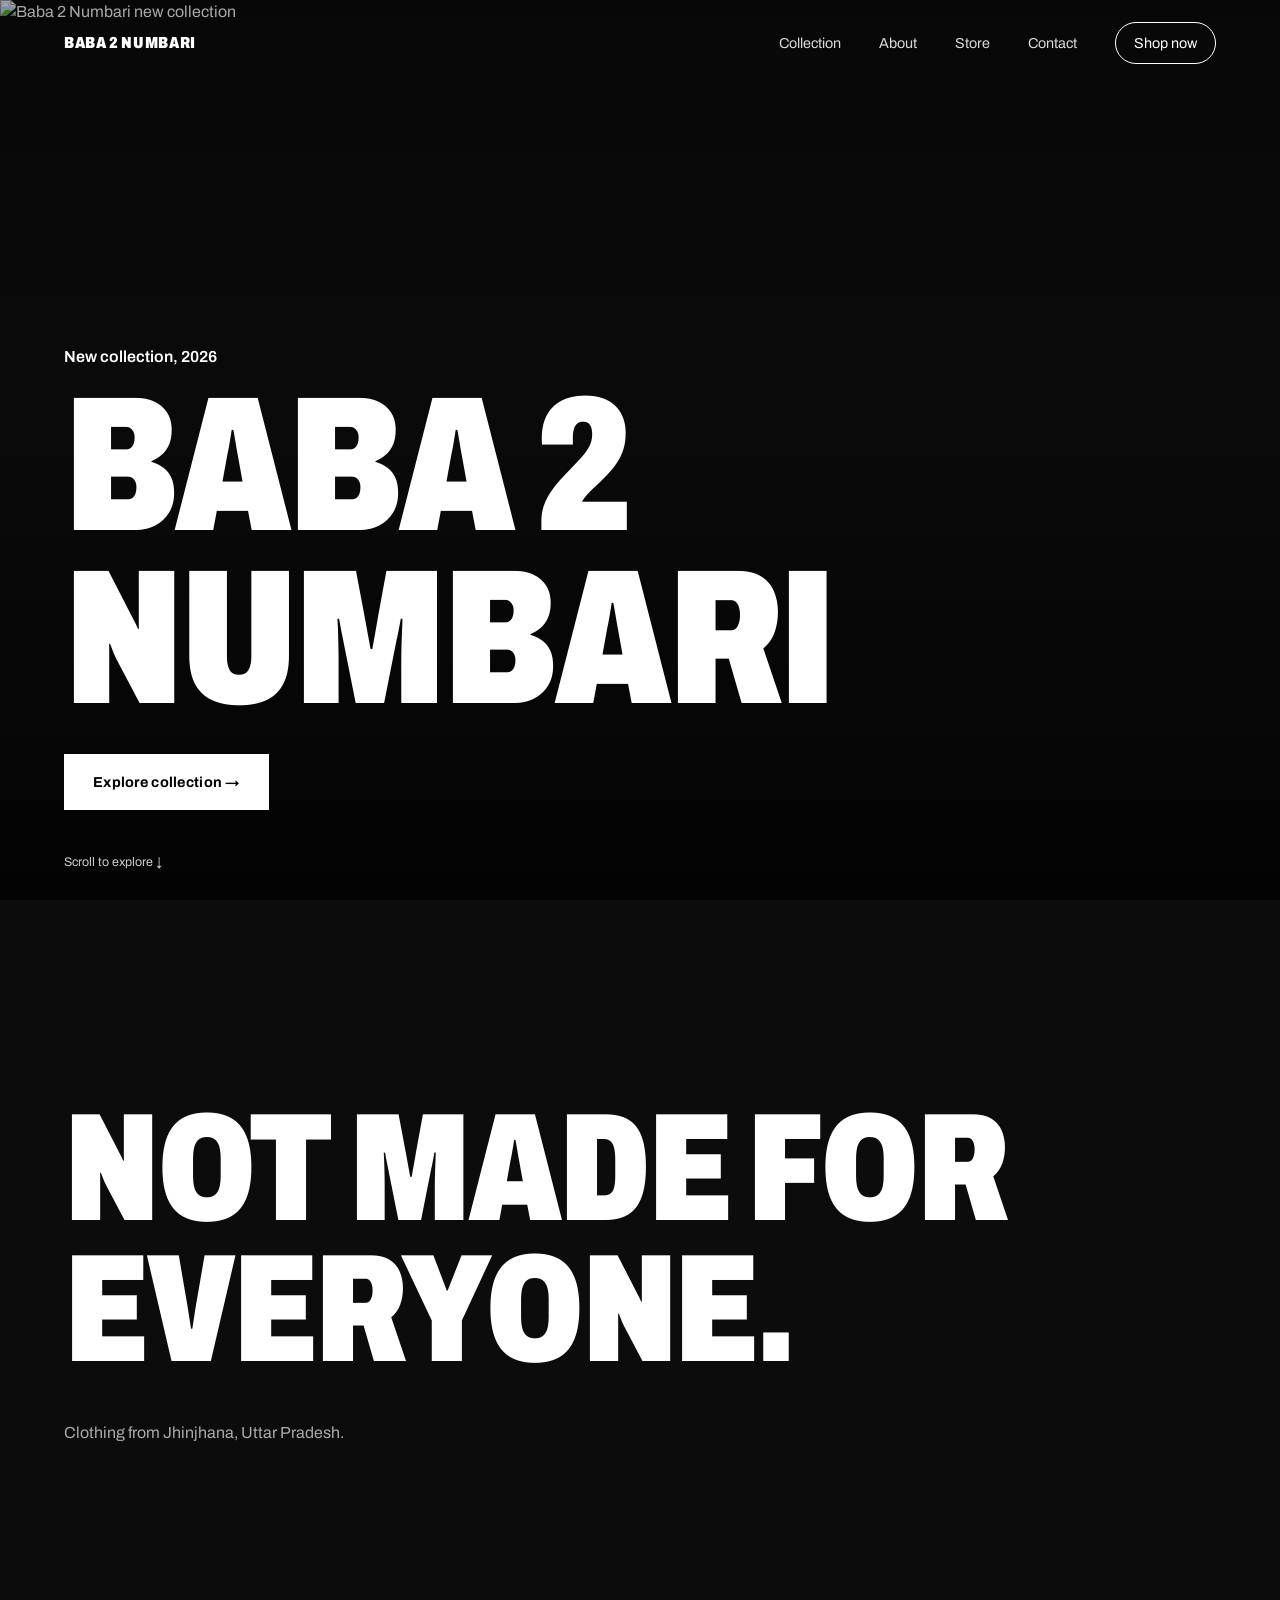
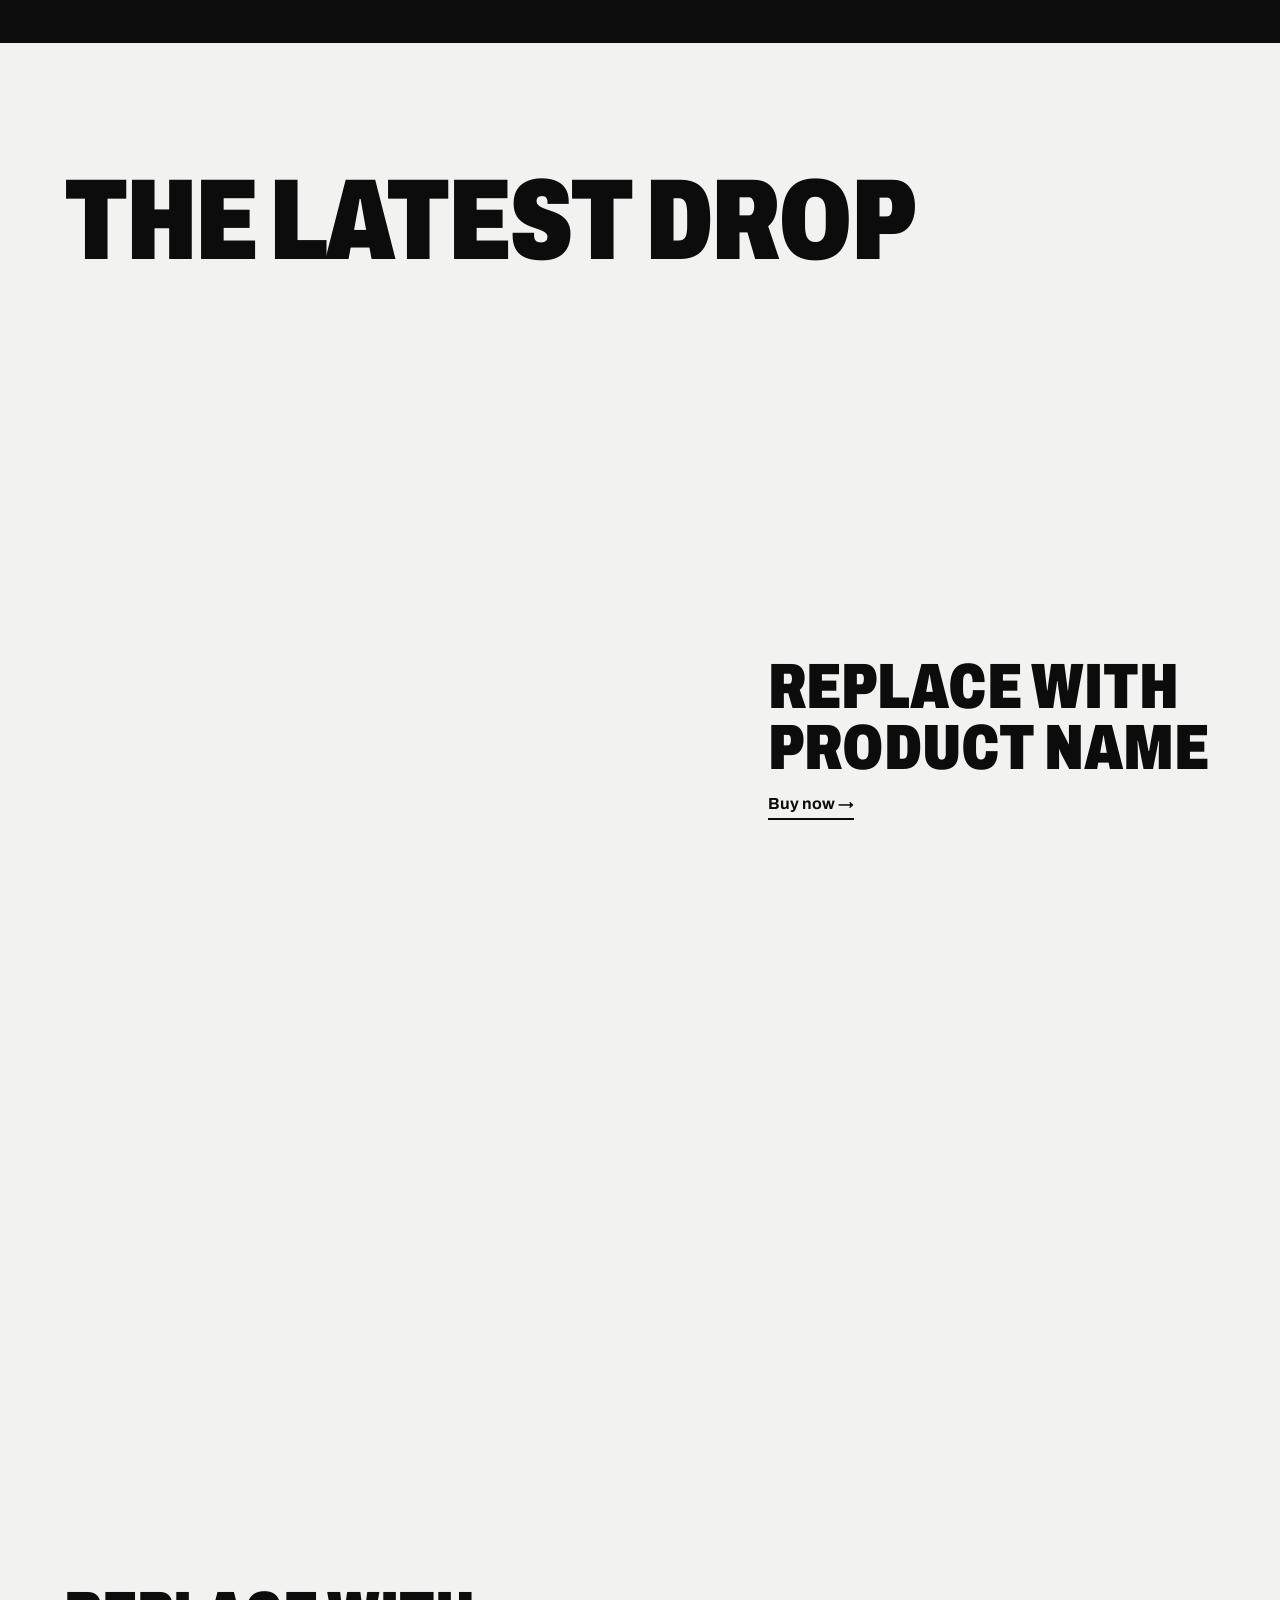
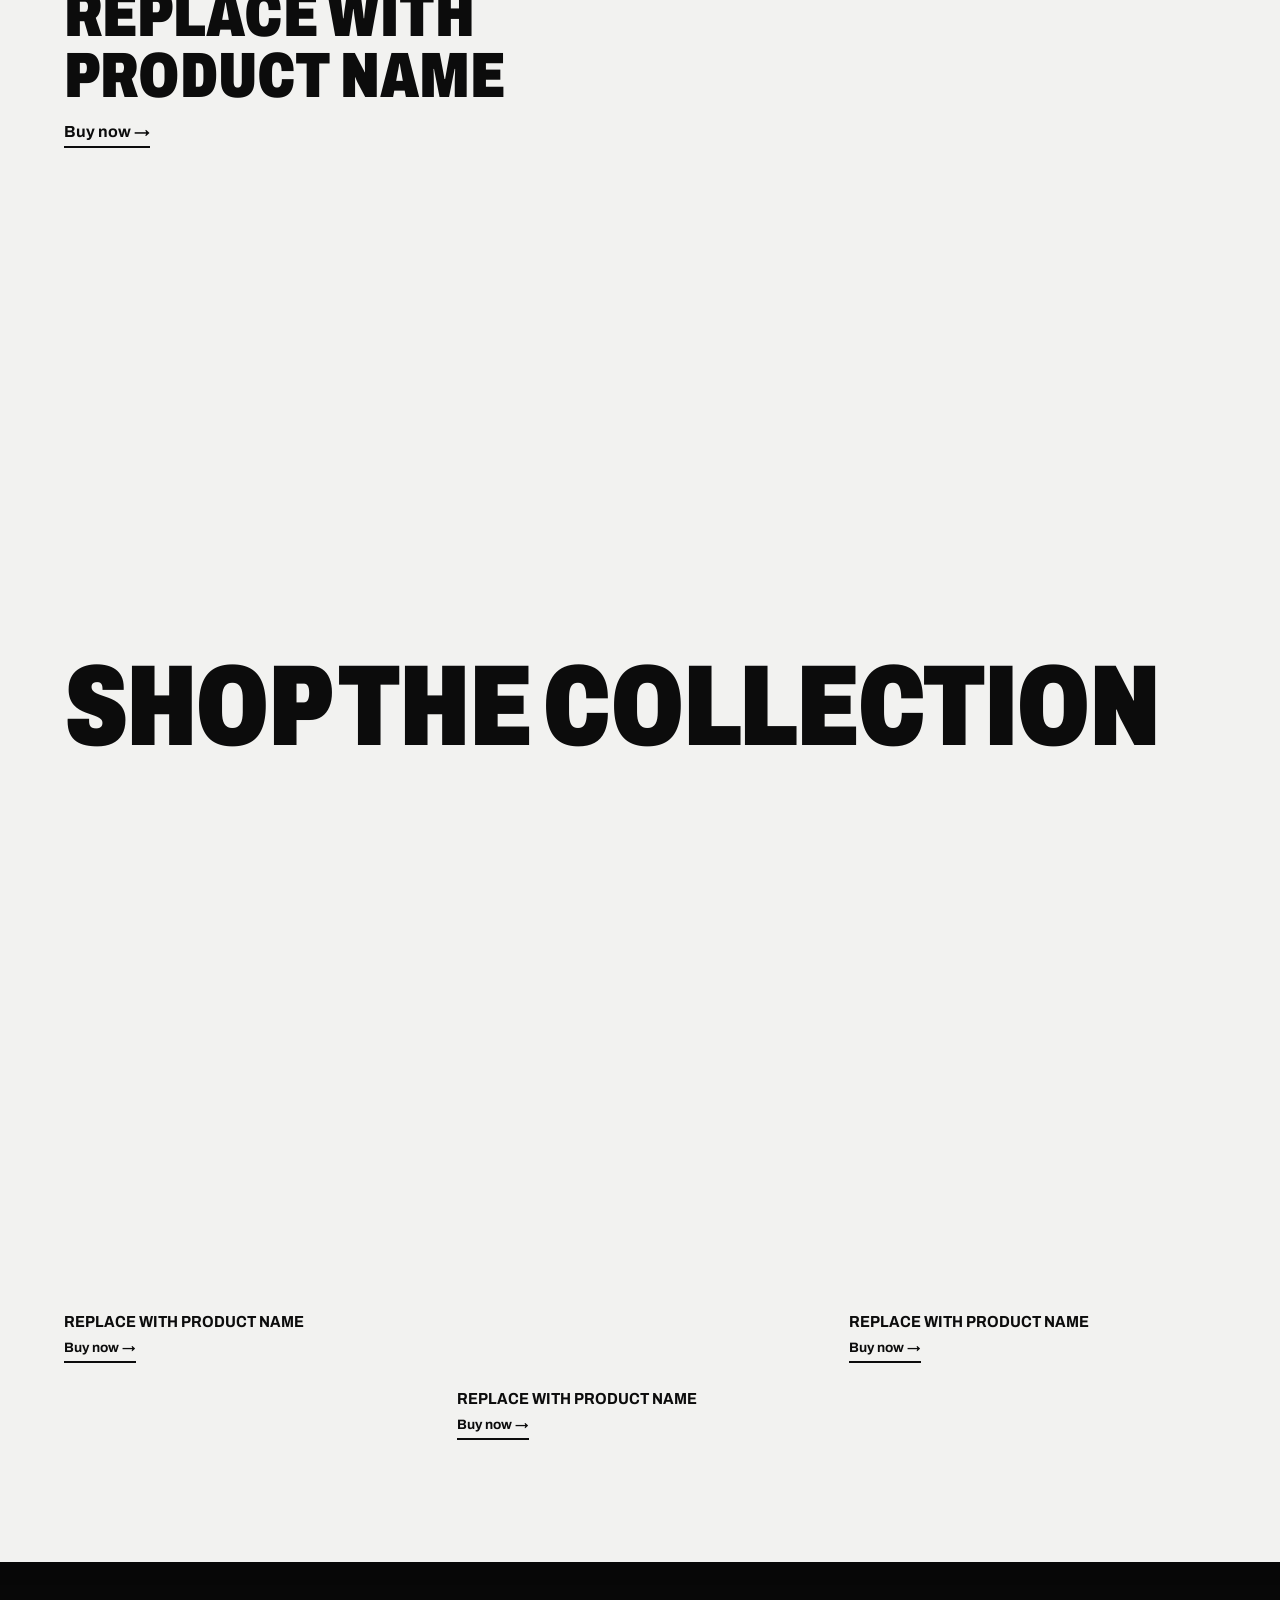
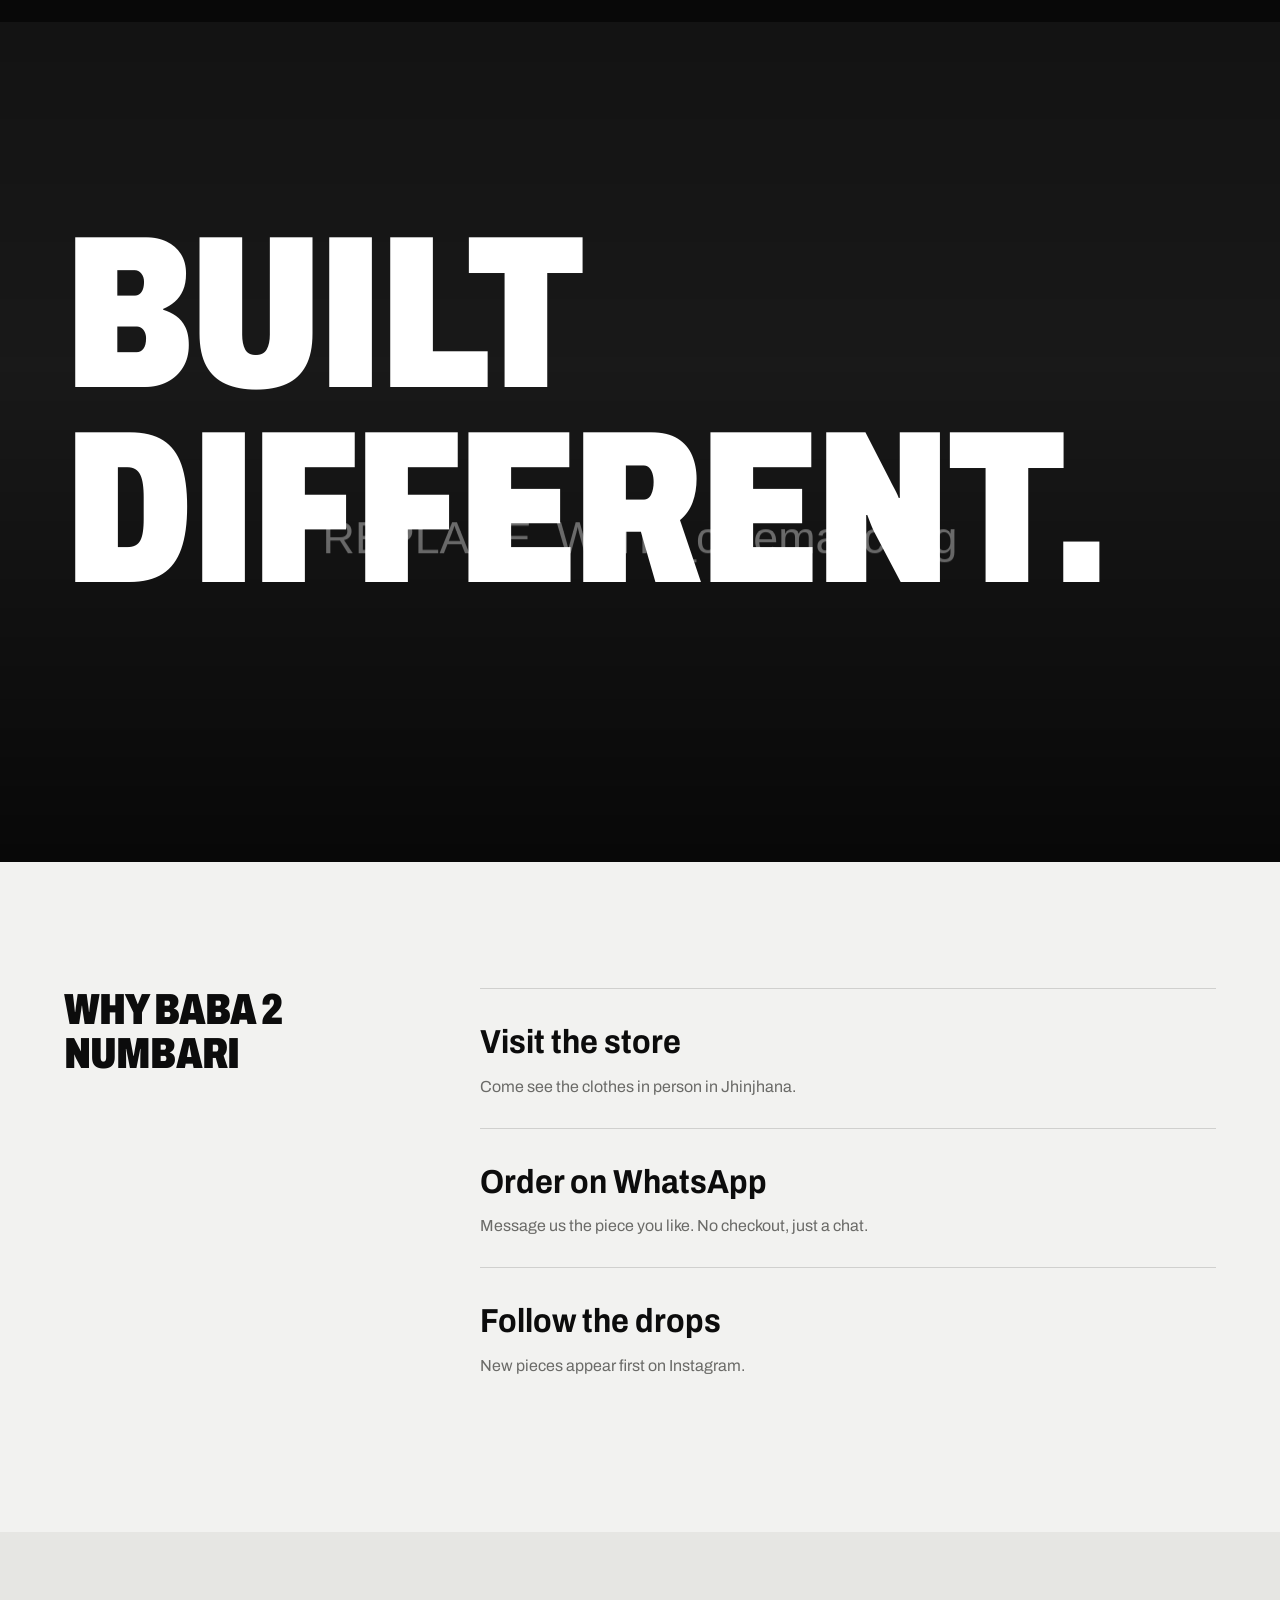
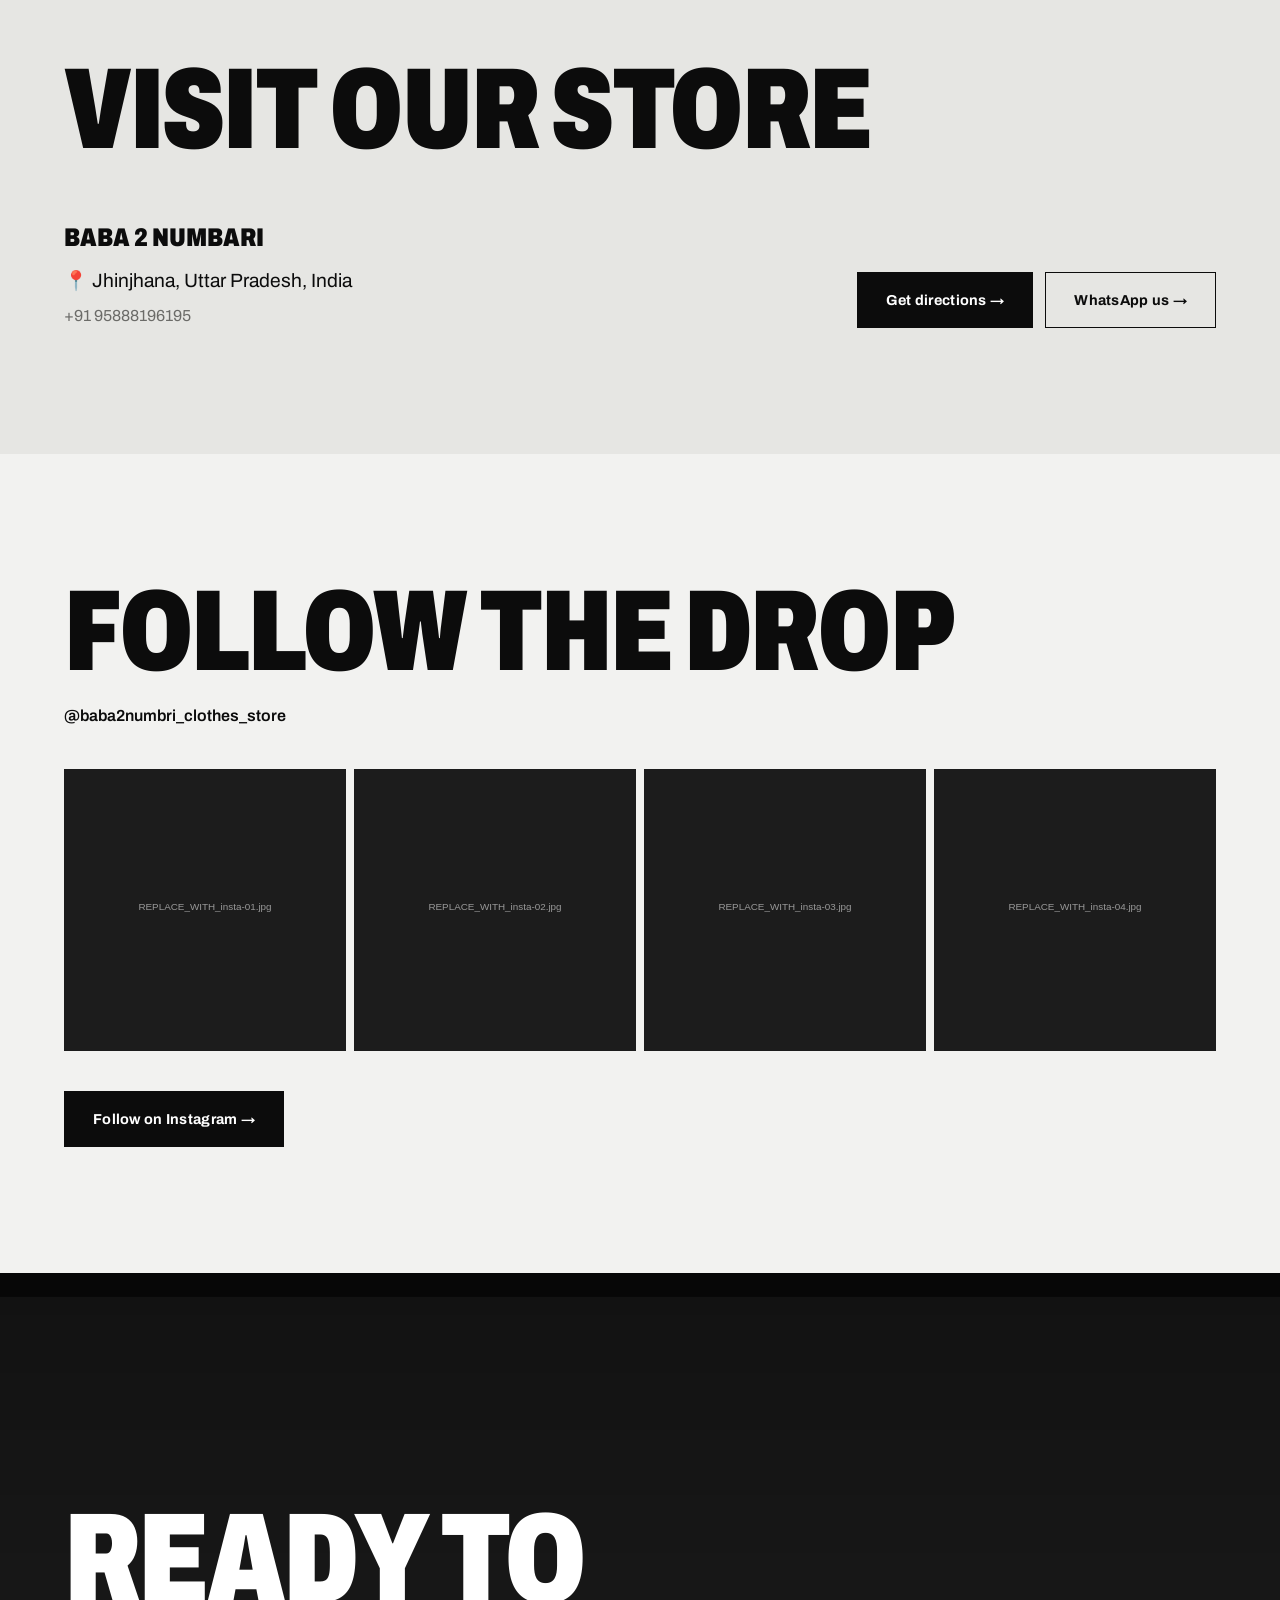
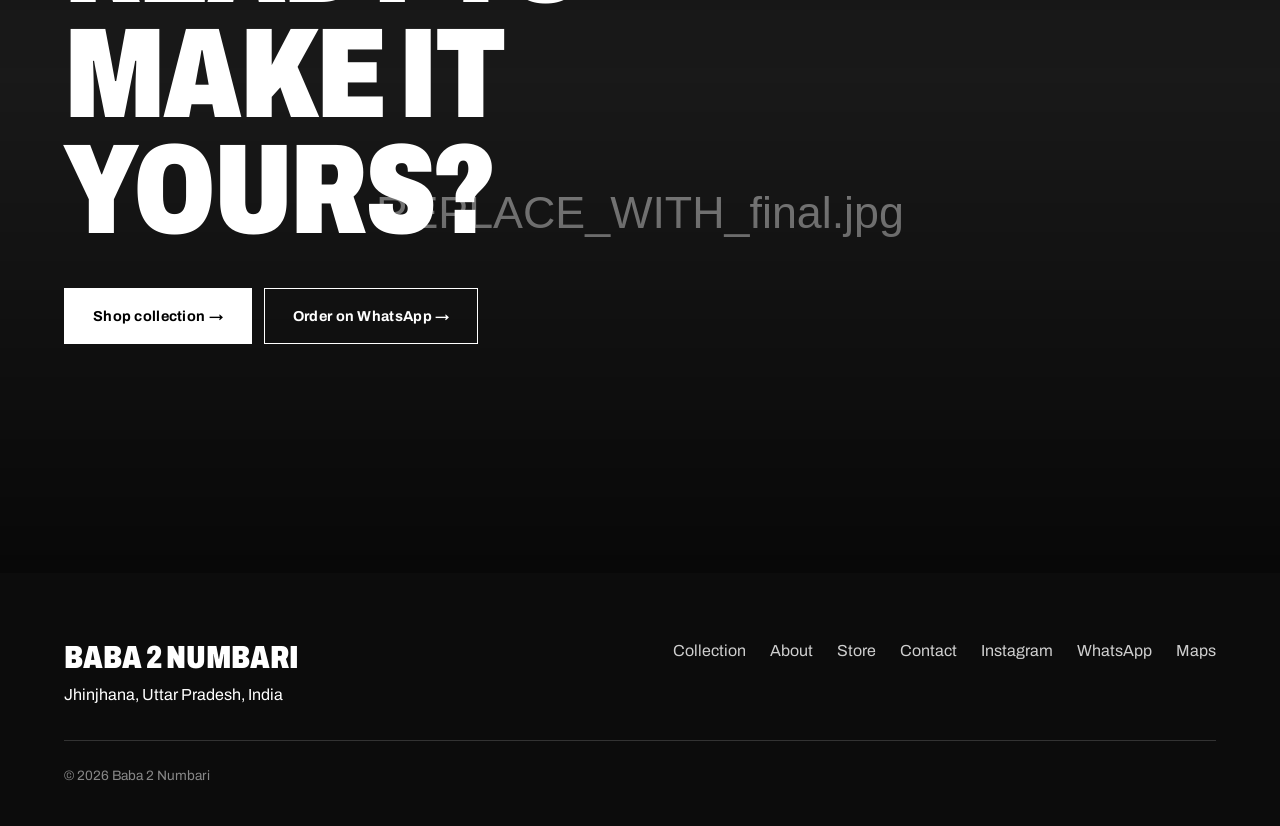
==== index.html @ 17d654f4 "Add files via upload" ====
<!DOCTYPE html>
<html lang="en">
<head>
<meta charset="utf-8">
<meta name="viewport" content="width=device-width, initial-scale=1, viewport-fit=cover">
<title>Baba 2 Numbari | Premium Fashion Store</title>
<meta name="description" content="Baba 2 Numbari is a clothing store in Jhinjhana, Uttar Pradesh. Browse the collection and order on WhatsApp.">
<meta property="og:title" content="Baba 2 Numbari | Premium Fashion Store">
<meta property="og:description" content="Clothing store in Jhinjhana, Uttar Pradesh. Browse the collection and order on WhatsApp.">
<meta property="og:type" content="website">
<meta property="og:image" content="assets/hero/hero.jpg">
<meta name="theme-color" content="#0c0c0c">
<link rel="icon" href="assets/icons/favicon.svg" type="image/svg+xml">
<link rel="preconnect" href="https://fonts.googleapis.com">
<link rel="preconnect" href="https://fonts.gstatic.com" crossorigin>
<link href="https://fonts.googleapis.com/css2?family=Archivo:wdth,wght@62..125,300..900&display=swap" rel="stylesheet">
<link rel="stylesheet" href="style.css">
</head>
<body>
<a class="skip" href="#collection">Skip to collection</a>

<header class="nav" id="nav">
  <a class="brand" href="#top">BABA 2 NUMBARI</a>
  <button class="burger" id="burger" aria-label="Open menu" aria-expanded="false" aria-controls="menu"><span></span><span></span></button>
  <nav class="menu" id="menu" aria-label="Main">
    <a href="#collection">Collection</a>
    <a href="#about">About</a>
    <a href="#store">Store</a>
    <a href="#contact">Contact</a>
    <a class="pill" data-link="wa" target="_blank" rel="noopener">Shop now</a>
  </nav>
</header>

<main id="top">
  <section class="hero" aria-label="Introduction">
    <div class="hero-img"><img src="assets/hero/hero.jpg" alt="Baba 2 Numbari new collection" data-parallax fetchpriority="high"></div>
    <div class="hero-copy">
      <p class="hero-kicker">New collection, 2026</p>
      <h1>BABA 2<br>NUMBARI</h1>
      <a class="btn light" href="#collection">Explore collection →</a>
    </div>
    <a class="scroll-cue" href="#about">Scroll to explore ↓</a>
  </section>

  <section class="statement" id="about">
    <p class="words" id="words">Not made for everyone.</p>
    <p class="sub">Clothing from Jhinjhana, Uttar Pradesh.</p>
  </section>

  <section class="drop" aria-labelledby="drop-h">
    <h2 id="drop-h" class="big reveal">THE LATEST DROP</h2>
    <div id="drop"></div>
  </section>

  <section class="shop" id="collection" aria-labelledby="shop-h">
    <h2 id="shop-h" class="big reveal">SHOP THE COLLECTION</h2>
    <div class="grid" id="grid"></div>
  </section>

  <section class="cine" aria-label="Campaign">
    <img src="assets/brand/cinematic.jpg" alt="Baba 2 Numbari campaign" loading="lazy" data-parallax>
    <h2 class="cine-h">BUILT<br>DIFFERENT.</h2>
  </section>

  <section class="why" aria-labelledby="why-h">
    <h2 id="why-h" class="why-h reveal">Why Baba 2 Numbari</h2>
    <div class="why-list">
      <div class="reveal"><h3>Visit the store</h3><p>Come see the clothes in person in Jhinjhana.</p></div>
      <div class="reveal"><h3>Order on WhatsApp</h3><p>Message us the piece you like. No checkout, just a chat.</p></div>
      <div class="reveal"><h3>Follow the drops</h3><p>New pieces appear first on Instagram.</p></div>
    </div>
  </section>

  <section class="store" id="store" aria-labelledby="store-h">
    <h2 id="store-h" class="big reveal">VISIT OUR STORE</h2>
    <div class="store-row reveal">
      <div>
        <p class="store-name">BABA 2 NUMBARI</p>
        <p class="loc" data-text="location">📍 </p>
        <p class="muted" data-text="phone"></p>
      </div>
      <div class="btns">
        <a class="btn dark" data-link="maps" target="_blank" rel="noopener">Get directions →</a>
        <a class="btn ghost" data-link="wa" target="_blank" rel="noopener">WhatsApp us →</a>
      </div>
    </div>
  </section>

  <section class="insta" aria-labelledby="ig-h">
    <h2 id="ig-h" class="big reveal">FOLLOW THE DROP</h2>
    <p class="handle" data-text="ig"></p>
    <div class="ig-grid" id="ig-grid"></div>
    <a class="btn dark" data-link="ig" target="_blank" rel="noopener">Follow on Instagram →</a>
  </section>

  <section class="final" id="contact" aria-labelledby="final-h">
    <img src="assets/brand/final.jpg" alt="" loading="lazy" data-parallax>
    <div class="final-copy">
      <h2 id="final-h">READY TO MAKE IT YOURS?</h2>
      <div class="btns">
        <a class="btn light" href="#collection">Shop collection →</a>
        <a class="btn ghost-l" data-link="wa" target="_blank" rel="noopener">Order on WhatsApp →</a>
      </div>
    </div>
  </section>
</main>

<footer class="foot">
  <div>
    <p class="foot-brand">BABA 2 NUMBARI</p>
    <p data-text="location"></p>
  </div>
  <nav aria-label="Footer">
    <a href="#collection">Collection</a><a href="#about">About</a><a href="#store">Store</a><a href="#contact">Contact</a>
    <a data-link="ig" target="_blank" rel="noopener">Instagram</a>
    <a data-link="wa" target="_blank" rel="noopener">WhatsApp</a>
    <a data-link="maps" target="_blank" rel="noopener">Maps</a>
  </nav>
  <p class="copy">© 2026 Baba 2 Numbari</p>
</footer>

<a class="wa-float" data-link="wa" target="_blank" rel="noopener" aria-label="Chat on WhatsApp">Chat on WhatsApp</a>

<div class="modal" id="modal" role="dialog" aria-modal="true" aria-labelledby="m-name" hidden>
  <div class="m-back" data-close></div>
  <div class="m-panel">
    <button class="m-x" data-close aria-label="Close">✕</button>
    <div class="m-media"><img id="m-img" alt=""><div class="m-thumbs" id="m-thumbs"></div></div>
    <div class="m-info">
      <p class="muted" id="m-cat"></p>
      <h3 id="m-name"></h3>
      <p class="m-price" id="m-price"></p>
      <p id="m-desc"></p>
      <div id="m-sizes" class="opts"></div>
      <div id="m-colors" class="opts"></div>
      <a class="btn dark" id="m-buy" target="_blank" rel="noopener">Buy now →</a>
      <p class="note">This opens WhatsApp with your message ready. Press Send to place your enquiry.</p>
    </div>
  </div>
</div>
<script src="script.js"></script>
</body>
</html>
---- style.css ----
:root{--ink:#0c0c0c;--paper:#f2f2f0;--char:#2a2a2a;--mute:#6b6b68;--line:rgba(0,0,0,.14);--pad:clamp(20px,5vw,72px);--ease:cubic-bezier(.2,.7,.2,1)}
*{box-sizing:border-box;margin:0;padding:0}
html{scroll-behavior:smooth;scroll-padding-top:70px;-webkit-text-size-adjust:100%}
body{font-family:'Archivo',system-ui,-apple-system,'Segoe UI',Roboto,sans-serif;background:var(--paper);color:var(--ink);line-height:1.55;overflow-x:hidden}
img{display:block;max-width:100%}
a{color:inherit;text-decoration:none}
button{font:inherit;color:inherit;background:none;border:0;cursor:pointer}
:focus-visible{outline:2px solid currentColor;outline-offset:3px}
.skip{position:absolute;left:-999px;top:8px;background:#fff;color:#000;padding:8px 12px;z-index:100}.skip:focus{left:8px}
.muted{color:var(--mute)}

/* type */
h1,h2,.big{font-weight:900;font-stretch:75%;text-transform:uppercase;line-height:.9;letter-spacing:-.02em}
.big{font-size:clamp(2.6rem,9vw,8rem);padding:0 var(--pad)}
h3{font-weight:700;font-stretch:90%}

/* nav */
.nav{position:fixed;inset:0 0 auto 0;z-index:50;display:flex;justify-content:space-between;align-items:center;padding:calc(env(safe-area-inset-top,0px) + 22px) var(--pad) 22px;color:#fff;transition:padding .4s var(--ease),background .4s,color .4s}
.nav.small{padding-top:calc(env(safe-area-inset-top,0px) + 12px);padding-bottom:12px;background:rgba(12,12,12,.78);-webkit-backdrop-filter:blur(10px);backdrop-filter:blur(10px)}
.brand{font-weight:900;font-stretch:80%;letter-spacing:.04em}
.menu{display:flex;gap:clamp(18px,3vw,38px);align-items:center;font-size:.9rem}
.menu a{opacity:.85;transition:opacity .2s}.menu a:hover{opacity:1}
.pill{border:1px solid currentColor;padding:9px 18px;border-radius:99px;opacity:1!important}
.pill:hover{background:#fff;color:#000}
.burger{display:none;width:44px;height:44px;position:relative}
.burger span{position:absolute;left:10px;right:10px;height:2px;background:#fff;transition:transform .4s var(--ease)}
.burger span:first-child{top:18px}.burger span:last-child{top:26px}
.burger[aria-expanded=true] span:first-child{transform:translateY(4px) rotate(45deg)}
.burger[aria-expanded=true] span:last-child{transform:translateY(-4px) rotate(-45deg)}

/* buttons */
.btn{display:inline-block;padding:16px 28px;font-weight:700;font-size:.9rem;letter-spacing:.02em;border:1px solid transparent;transition:background .3s,color .3s,transform .3s var(--ease);min-height:48px}
.btn.light{background:#fff;color:#000}.btn.light:hover{background:#000;color:#fff;border-color:#fff}
.btn.dark{background:var(--ink);color:#fff}.btn.dark:hover{background:transparent;color:var(--ink);border-color:var(--ink)}
.btn.ghost{border-color:var(--ink)}.btn.ghost:hover{background:var(--ink);color:#fff}
.btn.ghost-l{border-color:#fff;color:#fff}.btn.ghost-l:hover{background:#fff;color:#000}
.btns{display:flex;gap:12px;flex-wrap:wrap}

/* hero: one orchestrated entrance */
.hero{position:relative;height:100vh;height:100svh;min-height:560px;color:#fff;background:var(--ink);overflow:hidden;display:flex;align-items:flex-end}
.hero-img,.cine,.final{overflow:hidden}
.hero-img{position:absolute;inset:0;clip-path:inset(0 0 100% 0);animation:wipe 1.2s var(--ease) .1s forwards}
.hero-img img,.cine img,.final img{width:100%;height:118%;object-fit:cover;will-change:transform}
.hero-img::after,.cine::after,.final::after{content:"";position:absolute;inset:0;background:linear-gradient(to top,rgba(0,0,0,.7),rgba(0,0,0,.1) 55%,rgba(0,0,0,.35));pointer-events:none}
.hero-copy{position:relative;z-index:2;padding:0 var(--pad) 90px;opacity:0;transform:translateY(30px);animation:rise 1s var(--ease) .8s forwards}
.hero h1{font-size:clamp(3.6rem,15vw,15rem);margin:10px 0 28px}
.hero-kicker{font-weight:600}
.scroll-cue{position:absolute;z-index:2;left:var(--pad);bottom:28px;font-size:.78rem;opacity:.8;animation:nudge 2.4s ease-in-out infinite}
@keyframes wipe{to{clip-path:inset(0)}}
@keyframes rise{to{opacity:1;transform:none}}
@keyframes nudge{50%{transform:translateY(5px)}}

/* statement: words brighten with scroll */
.statement{background:var(--ink);color:#fff;padding:clamp(120px,22vh,260px) var(--pad)}
.words{font-weight:900;font-stretch:75%;text-transform:uppercase;line-height:.92;letter-spacing:-.02em;font-size:clamp(3rem,12vw,11rem);max-width:14ch}
.words span{opacity:.18;transition:opacity .3s}.words span.on{opacity:1}
.sub{margin-top:40px;color:#aaa}

/* drop */
.drop{padding:clamp(80px,14vh,160px) 0 0}
.drop-item{display:grid;grid-template-columns:7fr 5fr;gap:clamp(24px,6vw,96px);align-items:center;padding:clamp(40px,8vh,90px) var(--pad)}
.drop-item:nth-child(even){grid-template-columns:5fr 7fr}
.drop-item:nth-child(even) .drop-img{order:2}
.frame{position:relative;overflow:hidden;background:#d9d9d6;cursor:pointer;clip-path:inset(100% 0 0 0);transition:clip-path 1.1s var(--ease)}
.frame.in{clip-path:inset(0)}
.frame img{width:100%;height:100%;object-fit:cover;aspect-ratio:4/5;transition:transform 1.2s var(--ease)}
.frame:hover img{transform:scale(1.04)}
.drop-text h3{font-size:clamp(2rem,5vw,4.5rem);font-stretch:75%;font-weight:900;text-transform:uppercase;line-height:.95;margin-bottom:14px}
.price{font-size:1.4rem;font-weight:600;margin-bottom:26px}
.link-btn{font-weight:700;border-bottom:2px solid currentColor;padding:6px 0;min-height:44px}

/* grid */
.shop{padding:clamp(80px,14vh,160px) 0}
.grid{display:grid;grid-template-columns:repeat(3,1fr);gap:clamp(28px,4vw,56px) clamp(14px,2vw,28px);padding:48px var(--pad) 0}
.card:nth-child(3n+2){margin-top:clamp(0px,6vw,90px)}
.card .frame img{aspect-ratio:3/4}
.card-meta{display:flex;justify-content:space-between;gap:12px;padding-top:14px;align-items:baseline}
.card h3{font-size:1rem}.card .price{font-size:1rem;margin:0}
.badge{position:absolute;top:12px;left:12px;background:#fff;font-size:.72rem;font-weight:700;padding:4px 10px;z-index:2}
.card .link-btn{margin-top:4px;font-size:.85rem}

/* cinematic */
.cine,.final{position:relative;height:100vh;height:100svh;min-height:520px;background:var(--ink);display:flex;align-items:center;color:#fff}
.cine img,.final img{position:absolute;inset:0}
.cine-h{position:relative;z-index:2;padding:0 var(--pad);font-size:clamp(4rem,17vw,17rem)}

/* why */
.why{padding:clamp(80px,14vh,150px) var(--pad);display:grid;grid-template-columns:1fr 2fr;gap:48px}
.why-h{font-size:clamp(1.8rem,3.4vw,3rem);line-height:1}
.why-list{display:grid;gap:0}
.why-list div{padding:28px 0;border-top:1px solid var(--line)}
.why-list h3{font-size:clamp(1.4rem,2.6vw,2.2rem);margin-bottom:6px}
.why-list p{color:var(--mute);max-width:46ch}

/* store */
.store{background:#e6e6e3;padding:clamp(80px,14vh,150px) 0}
.store-row{display:flex;justify-content:space-between;gap:40px;flex-wrap:wrap;align-items:flex-end;padding:56px var(--pad) 0}
.store-name{font-weight:900;font-stretch:80%;font-size:1.6rem}
.loc{font-size:1.2rem;margin:8px 0}

/* insta */
.insta{padding:clamp(80px,14vh,150px) 0;text-align:left}
.handle{padding:20px var(--pad) 40px;font-weight:600}
.ig-grid{display:grid;grid-template-columns:repeat(4,1fr);gap:8px;padding:0 var(--pad) 40px}
.ig-grid img{aspect-ratio:1;width:100%;object-fit:cover;background:#d9d9d6}
.insta>.btn{margin-left:var(--pad)}

/* final */
.final-copy{position:relative;z-index:2;padding:0 var(--pad)}
.final h2{font-size:clamp(3rem,10vw,9rem);margin-bottom:40px;max-width:11ch}

/* footer */
.foot{background:var(--ink);color:#fff;padding:60px var(--pad) calc(40px + env(safe-area-inset-bottom,0px));display:grid;grid-template-columns:1fr 1fr;gap:32px}
.foot-brand{font-weight:900;font-stretch:75%;font-size:2rem}
.foot nav{display:flex;flex-wrap:wrap;gap:8px 24px;justify-content:flex-end;align-content:flex-start}
.foot nav a{opacity:.8;padding:6px 0}.foot nav a:hover{opacity:1}
.copy{grid-column:1/-1;color:#888;font-size:.85rem;border-top:1px solid #333;padding-top:24px}

.wa-float{display:none;position:fixed;right:16px;bottom:calc(16px + env(safe-area-inset-bottom,0px));z-index:40;background:var(--ink);color:#fff;padding:14px 20px;border-radius:99px;font-weight:700;font-size:.85rem;box-shadow:0 6px 24px rgba(0,0,0,.3)}

/* reveal */
.reveal{opacity:0;transform:translateY(28px);transition:opacity .9s var(--ease),transform .9s var(--ease)}
.reveal.in{opacity:1;transform:none}

/* modal: answers a tap */
.modal{position:fixed;inset:0;z-index:80;display:flex;align-items:center;justify-content:center;padding:16px}
.modal[hidden]{display:none}
.m-back{position:absolute;inset:0;background:rgba(0,0,0,.7);opacity:0;transition:opacity .4s}
.m-panel{position:relative;background:var(--paper);width:min(1100px,100%);max-height:calc(100svh - 32px);overflow:auto;display:grid;grid-template-columns:1fr 1fr;opacity:0;transform:translateY(40px);transition:opacity .45s var(--ease),transform .45s var(--ease)}
.modal.open .m-back{opacity:1}.modal.open .m-panel{opacity:1;transform:none}
.m-x{position:absolute;top:8px;right:8px;width:44px;height:44px;z-index:3;background:rgba(255,255,255,.9);border-radius:50%}
.m-media img#m-img{width:100%;height:100%;max-height:calc(100svh - 32px);object-fit:cover;background:#d9d9d6}
.m-thumbs{display:flex;gap:6px;padding:6px;position:absolute;bottom:0}
.m-thumbs img{width:56px;height:56px;object-fit:cover;cursor:pointer;border:2px solid transparent}
.m-thumbs img.on{border-color:#fff}
.m-media{position:relative}
.m-info{padding:clamp(24px,4vw,56px);display:flex;flex-direction:column;gap:14px;justify-content:center}
.m-info h3{font-size:clamp(1.8rem,3.4vw,3rem);font-stretch:75%;font-weight:900;text-transform:uppercase;line-height:1}
.m-price{font-size:1.4rem;font-weight:600}
.opts{display:flex;gap:8px;flex-wrap:wrap}
.opts span{border:1px solid var(--ink);padding:6px 14px;font-size:.85rem}
.m-info .btn{align-self:flex-start;margin-top:10px}
.note{font-size:.8rem;color:var(--mute)}

/* mobile */
@media(max-width:860px){
  .burger{display:block}
  .menu{position:fixed;inset:0;background:var(--ink);flex-direction:column;justify-content:center;align-items:flex-start;padding:0 var(--pad);gap:6px;font-size:2.2rem;font-weight:800;font-stretch:75%;text-transform:uppercase;clip-path:inset(0 0 100% 0);visibility:hidden;transition:clip-path .6s var(--ease),visibility 0s .6s}
  .menu.open{clip-path:inset(0);visibility:visible;transition:clip-path .6s var(--ease)}
  .menu a{padding:6px 0;min-height:48px}
  .pill{font-size:1rem;margin-top:16px}
  .burger{position:relative;z-index:60}
  .hero-copy{padding-bottom:80px}
  .drop-item,.drop-item:nth-child(even){grid-template-columns:1fr;gap:20px}
  .drop-item:nth-child(even) .drop-img{order:0}
  .grid{grid-template-columns:repeat(2,1fr)}
  .card:nth-child(3n+2){margin-top:0}
  .card:nth-child(even){margin-top:40px}
  .why{grid-template-columns:1fr;gap:24px}
  .ig-grid{grid-template-columns:repeat(2,1fr)}
  .foot{grid-template-columns:1fr}.foot nav{justify-content:flex-start}
  .wa-float{display:block}
  .m-panel{grid-template-columns:1fr}
  .m-media img#m-img{max-height:50svh}
  .btn{width:100%;text-align:center}.btns{width:100%}.m-info .btn{align-self:stretch}.insta>.btn{margin:0 var(--pad);width:calc(100% - 2*var(--pad))}
}
@media(prefers-reduced-motion:reduce){
  *,*::before,*::after{animation:none!important;transition-duration:.01ms!important;scroll-behavior:auto!important}
  .hero-img{clip-path:none}.hero-copy,.reveal{opacity:1;transform:none}.frame{clip-path:none}.words span{opacity:1}
}
.opts[hidden]{display:none}
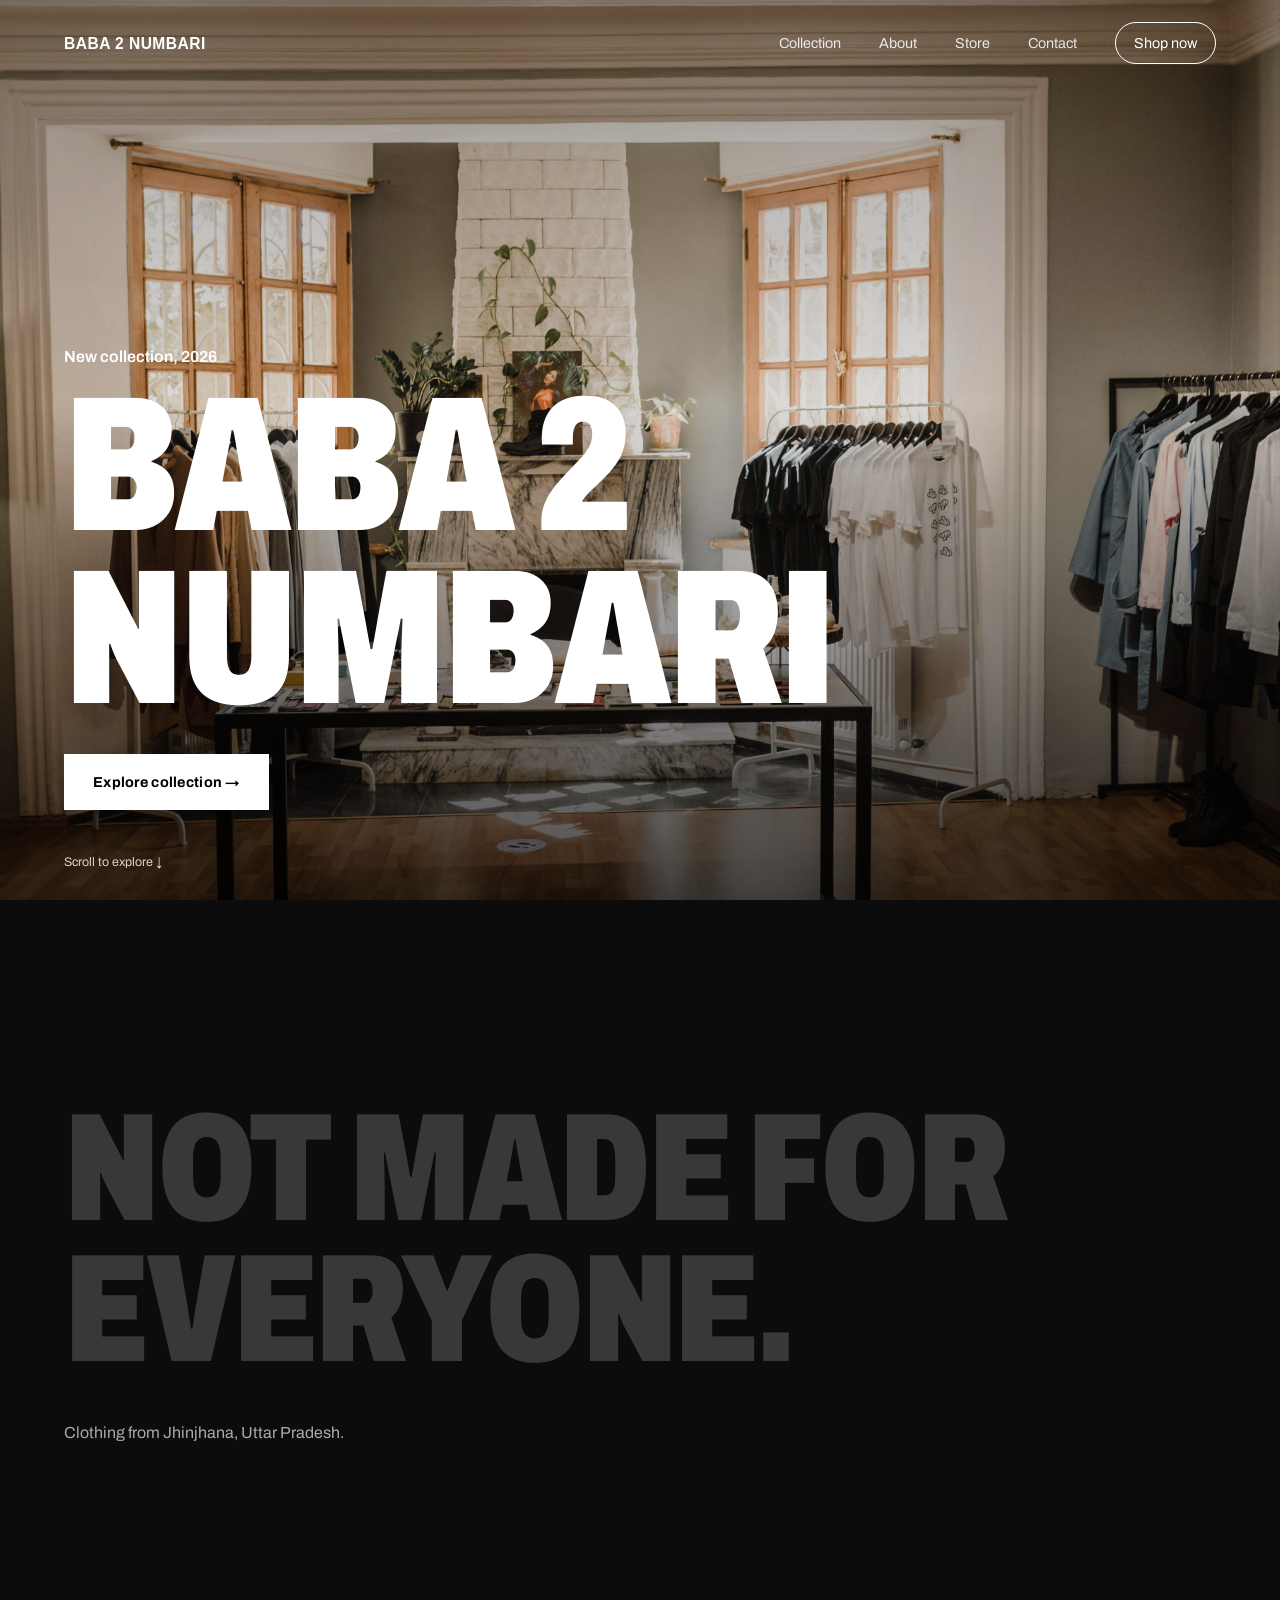
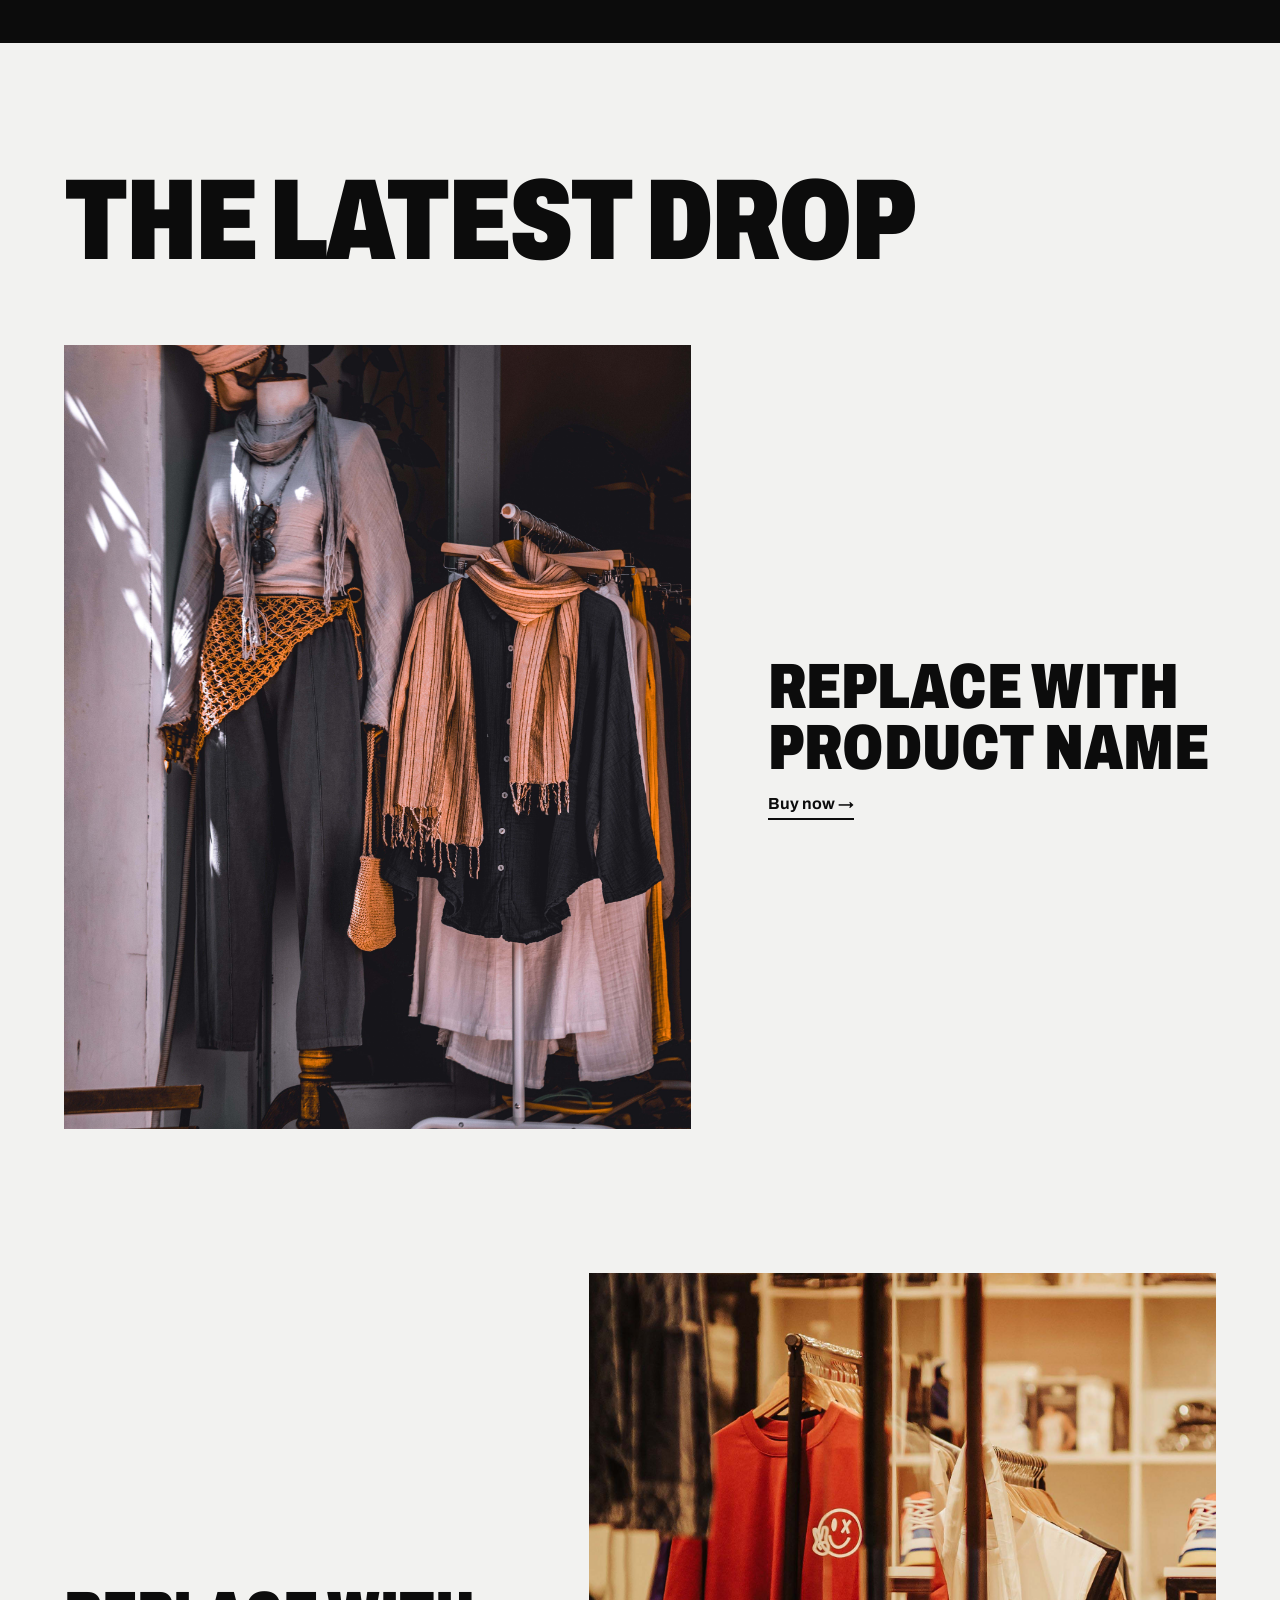
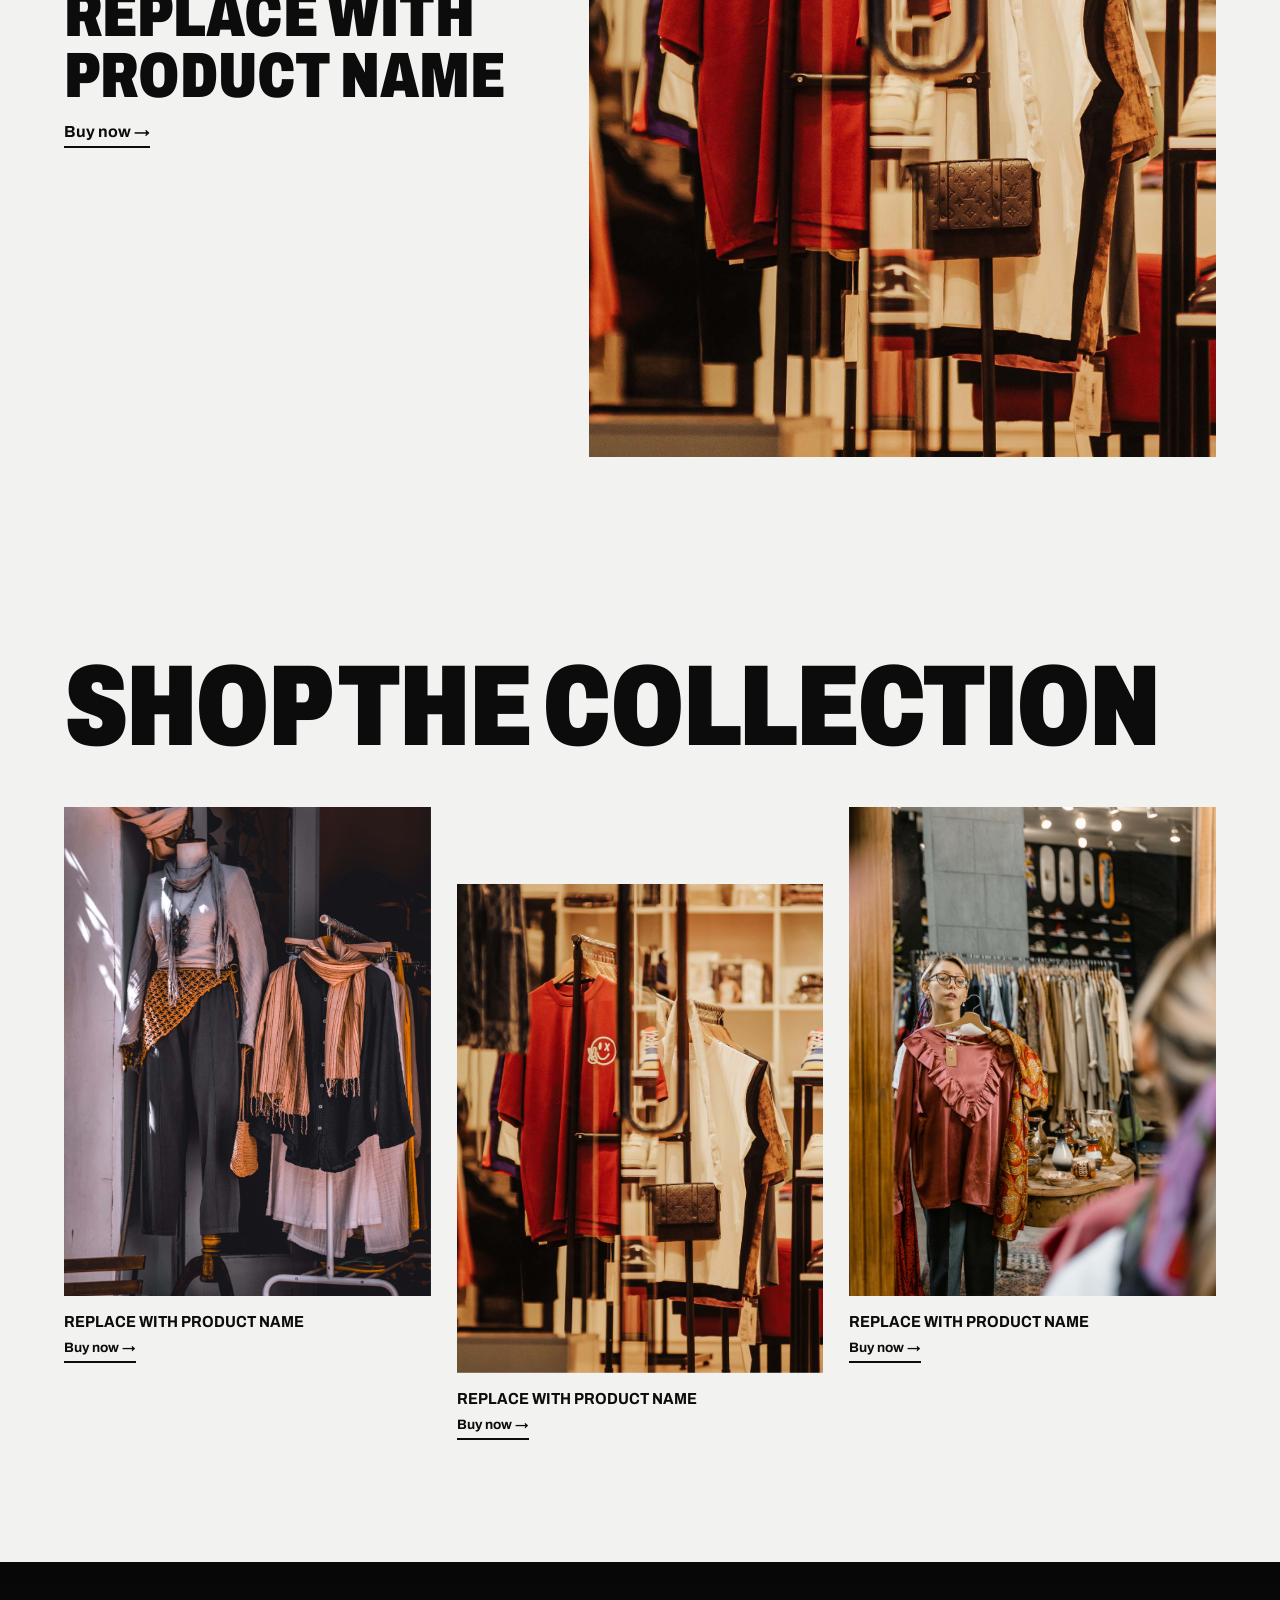
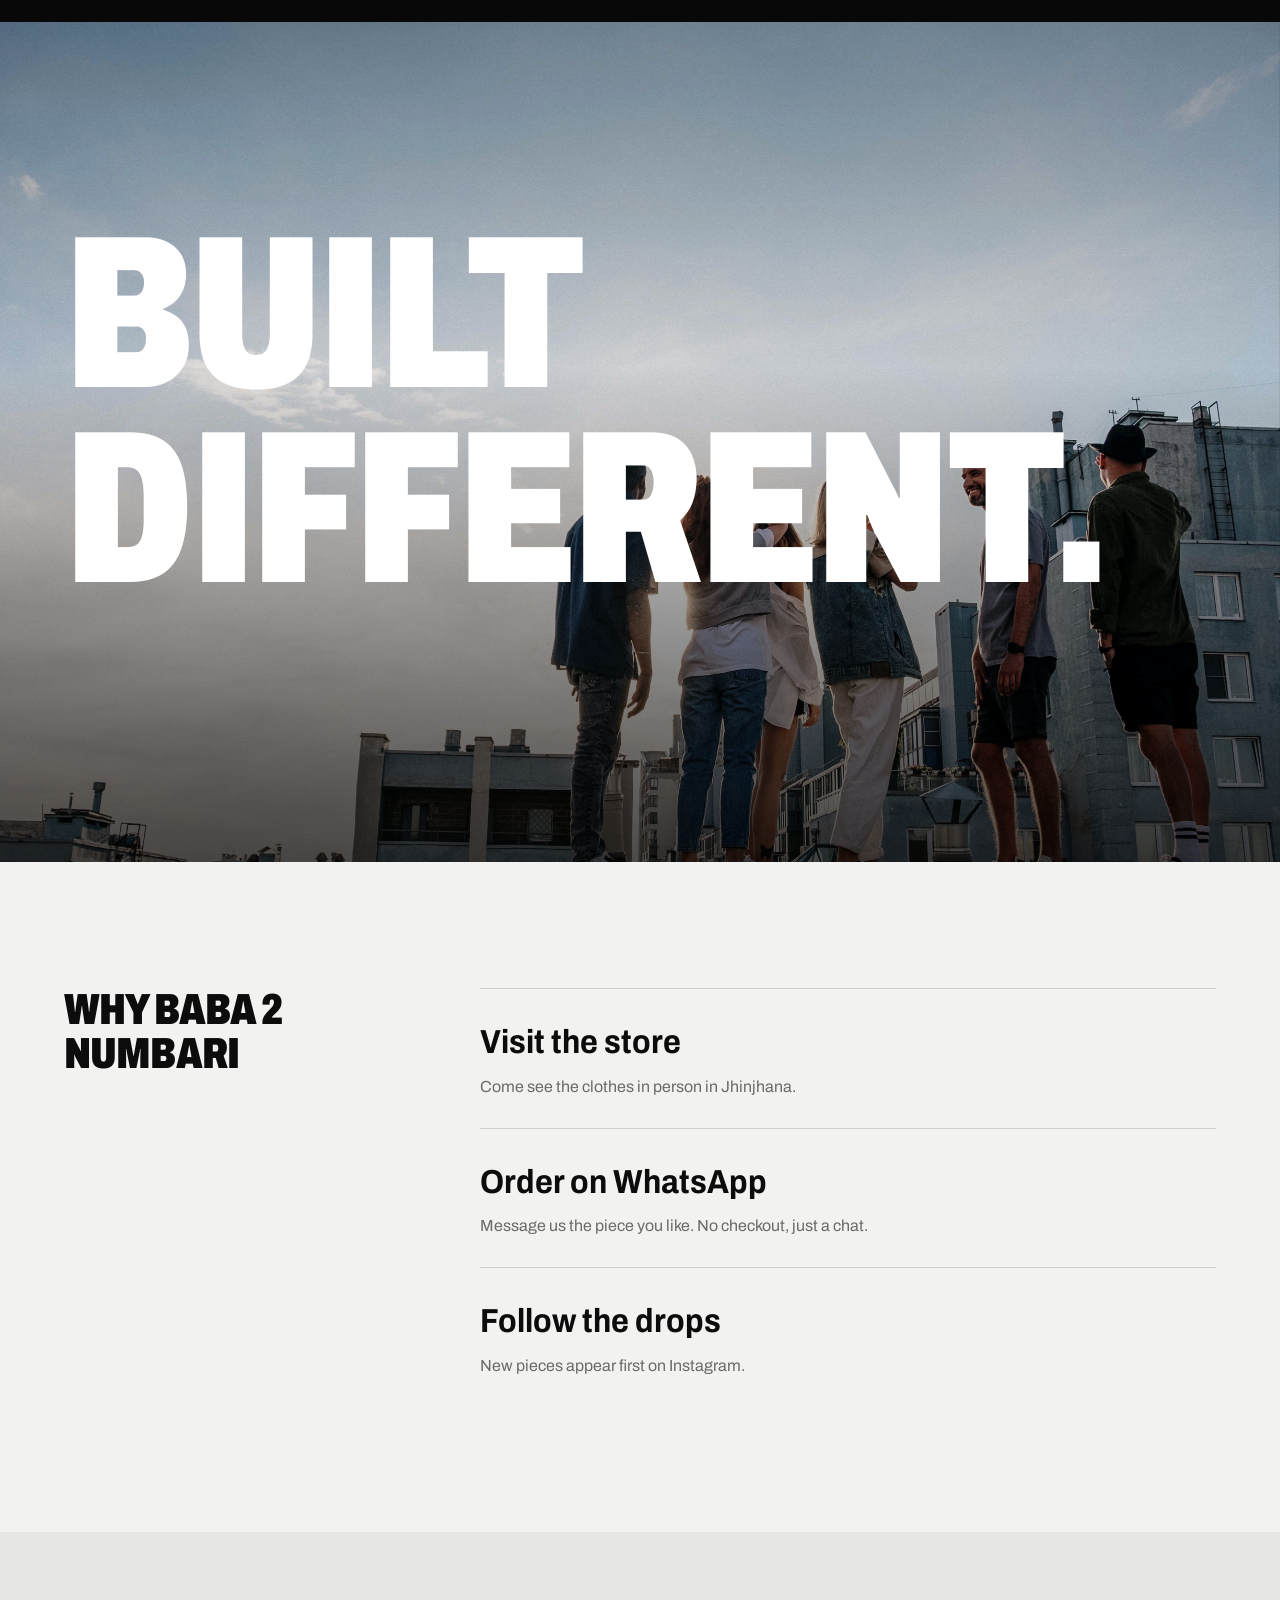
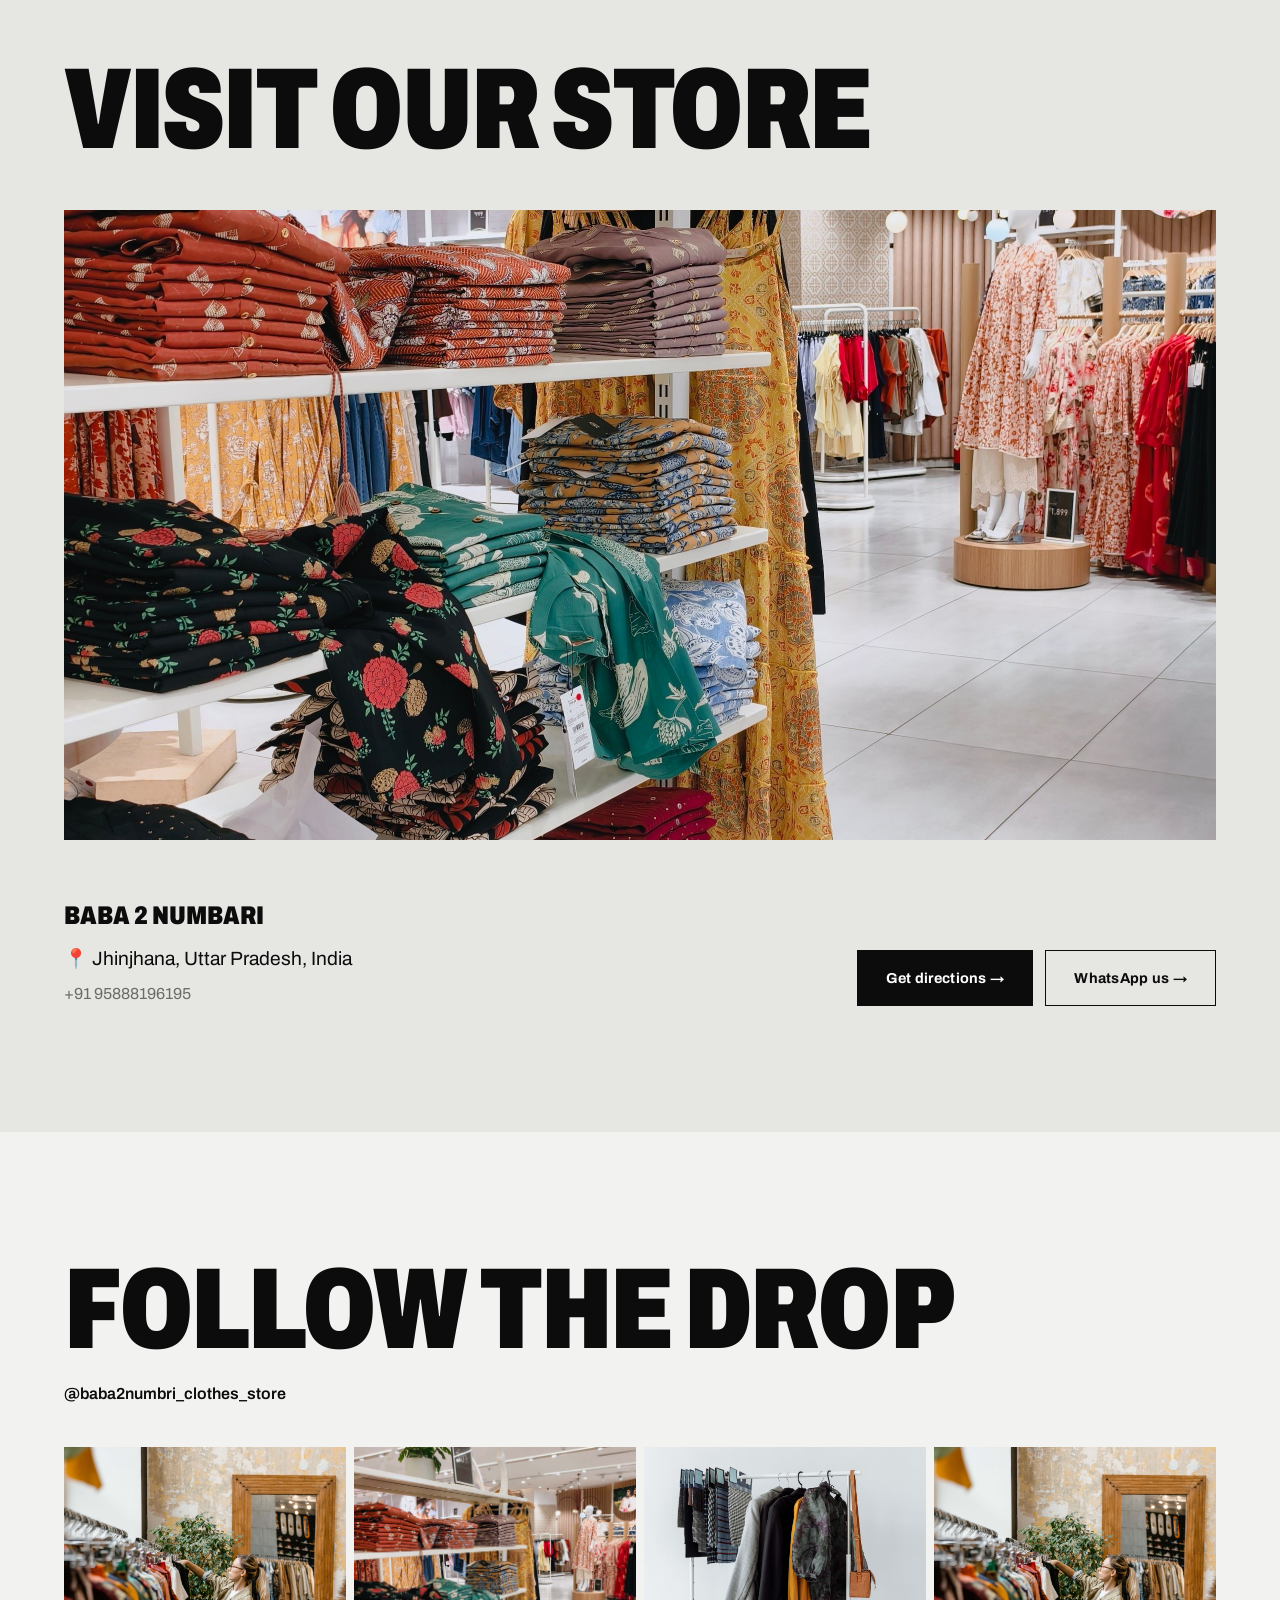
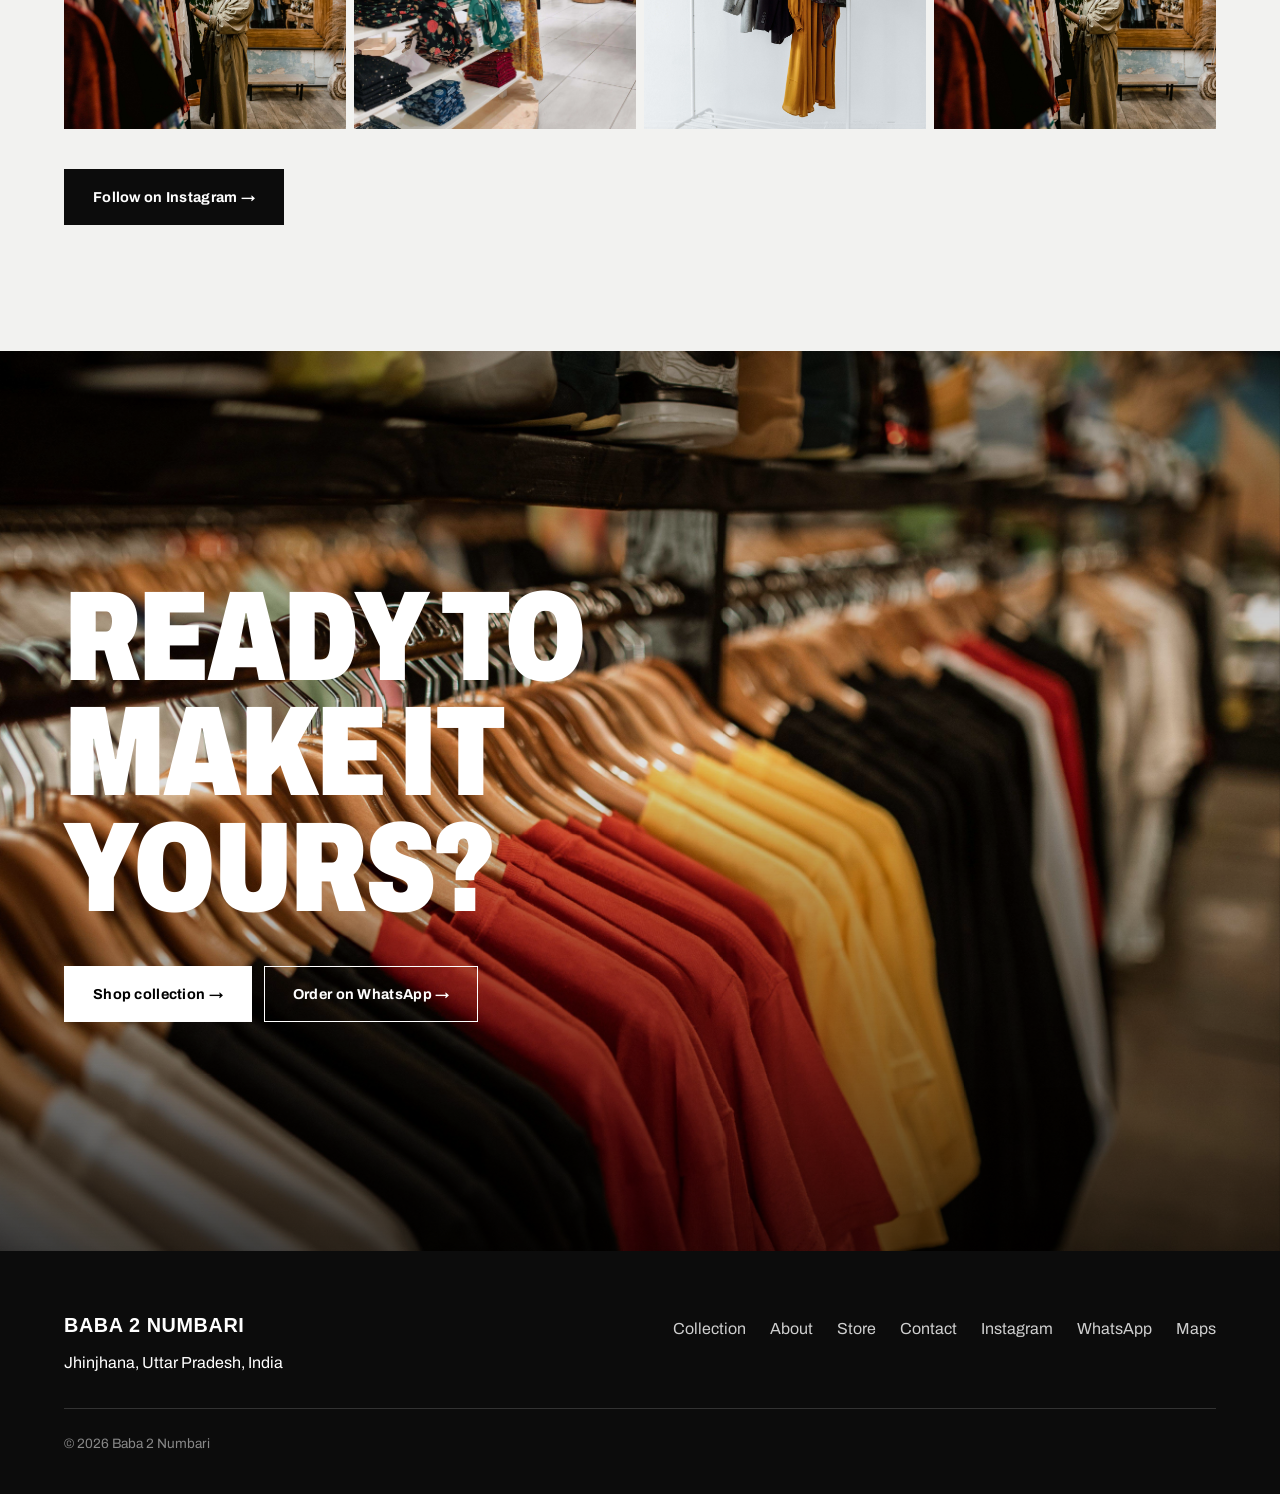
==== commit 6d741aac: "Add files via upload" ====
--- a/index.html
+++ b/index.html
@@ -8,7 +8,7 @@
 <meta property="og:title" content="Baba 2 Numbari | Premium Fashion Store">
 <meta property="og:description" content="Clothing store in Jhinjhana, Uttar Pradesh. Browse the collection and order on WhatsApp.">
 <meta property="og:type" content="website">
-<meta property="og:image" content="assets/hero/hero.jpg">
+<meta property="og:image" content="assets/hero/hero-main.jpg">
 <meta name="theme-color" content="#0c0c0c">
 <link rel="icon" href="assets/icons/favicon.svg" type="image/svg+xml">
 <link rel="preconnect" href="https://fonts.googleapis.com">
@@ -20,7 +20,7 @@
 <a class="skip" href="#collection">Skip to collection</a>
 
 <header class="nav" id="nav">
-  <a class="brand" href="#top">BABA 2 NUMBARI</a>
+  <a class="brand" href="#top" aria-label="Baba 2 Numbari home"><img src="assets/logo/logo.svg" alt="Baba 2 Numbari" width="180" height="24"></a>
   <button class="burger" id="burger" aria-label="Open menu" aria-expanded="false" aria-controls="menu"><span></span><span></span></button>
   <nav class="menu" id="menu" aria-label="Main">
     <a href="#collection">Collection</a>
@@ -33,7 +33,7 @@
 
 <main id="top">
   <section class="hero" aria-label="Introduction">
-    <div class="hero-img"><img src="assets/hero/hero.jpg" alt="Baba 2 Numbari new collection" data-parallax fetchpriority="high"></div>
+    <div class="hero-img"><img src="assets/hero/hero-main.jpg" alt="Baba 2 Numbari new collection" data-parallax fetchpriority="high"></div>
     <div class="hero-copy">
       <p class="hero-kicker">New collection, 2026</p>
       <h1>BABA 2<br>NUMBARI</h1>
@@ -58,7 +58,7 @@
   </section>
 
   <section class="cine" aria-label="Campaign">
-    <img src="assets/brand/cinematic.jpg" alt="Baba 2 Numbari campaign" loading="lazy" data-parallax>
+    <img src="assets/brand/brand-01.jpg" alt="Baba 2 Numbari campaign" loading="lazy" data-parallax>
     <h2 class="cine-h">BUILT<br>DIFFERENT.</h2>
   </section>
 
@@ -73,6 +73,7 @@
 
   <section class="store" id="store" aria-labelledby="store-h">
     <h2 id="store-h" class="big reveal">VISIT OUR STORE</h2>
+    <div class="store-img reveal"><img src="assets/brand/store-01.jpg" alt="Baba 2 Numbari store, Jhinjhana" loading="lazy"></div>
     <div class="store-row reveal">
       <div>
         <p class="store-name">BABA 2 NUMBARI</p>
@@ -94,7 +95,7 @@
   </section>
 
   <section class="final" id="contact" aria-labelledby="final-h">
-    <img src="assets/brand/final.jpg" alt="" loading="lazy" data-parallax>
+    <img src="assets/brand/brand-02.jpg" alt="" loading="lazy" data-parallax>
     <div class="final-copy">
       <h2 id="final-h">READY TO MAKE IT YOURS?</h2>
       <div class="btns">
@@ -107,7 +108,7 @@
 
 <footer class="foot">
   <div>
-    <p class="foot-brand">BABA 2 NUMBARI</p>
+    <img class="foot-logo" src="assets/logo/logo.svg" alt="Baba 2 Numbari" width="220" height="29" loading="lazy">
     <p data-text="location"></p>
   </div>
   <nav aria-label="Footer">
--- a/style.css
+++ b/style.css
@@ -169,3 +169,8 @@
   .hero-img{clip-path:none}.hero-copy,.reveal{opacity:1;transform:none}.frame{clip-path:none}.words span{opacity:1}
 }
 .opts[hidden]{display:none}
+.brand img{height:22px;width:auto;max-width:60vw}
+.foot-logo{height:28px;width:auto;margin-bottom:12px}
+.store-img{padding:48px var(--pad) 0}
+.store-img img{width:100%;max-height:70vh;object-fit:cover;aspect-ratio:16/9;background:#d9d9d6}
+.notice{padding:24px var(--pad);grid-column:1/-1;color:var(--mute)}
